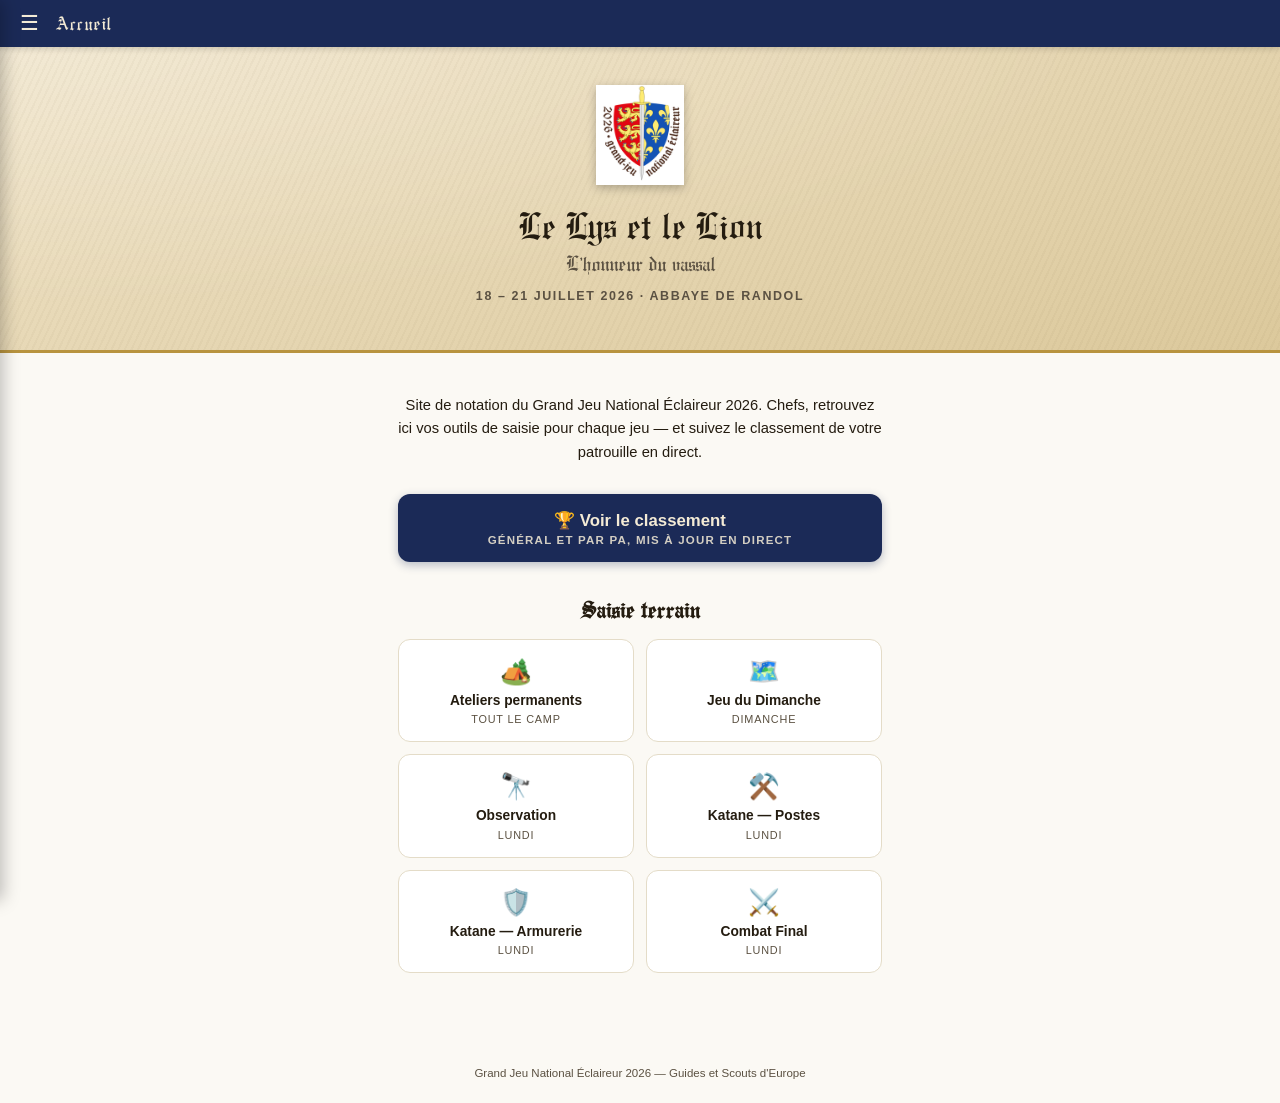
==== index.html @ 01e2abe7 "Add files via upload" ====
<!DOCTYPE html>
<html lang="fr">
<head>
<meta charset="UTF-8">
<meta name="viewport" content="width=device-width, initial-scale=1, viewport-fit=cover">
<title>GJN26 — Le Lys et le Lion</title>
<style>

@font-face {
  font-family: 'Engravers Old English';
  src: url([data-uri]) format('woff2');
  font-weight: normal; font-style: normal; font-display: swap;
}

:root{
  --bleu-capetien:#1B2A57; --rouge-plantagenet:#8F1B23;
  --or:#B8933E; --or-clair:#D8BE7E;
  --parchemin:#EFE3C8; --parchemin-dark:#DCC99C;
  --fond:#FBF9F4; --carte:#FFFFFF;
  --encre:#241C10; --encre-douce:#5B5142; --ligne:#E4DCC8;
  --font-titre:'Engravers Old English','Pirata One',serif;
  --font-ui:'Libre Franklin',-apple-system,BlinkMacSystemFont,'Segoe UI',sans-serif;
}
*{box-sizing:border-box;}
html,body{margin:0;padding:0;}
body{background:var(--fond); font-family:var(--font-ui); color:var(--encre); min-height:100vh; -webkit-font-smoothing:antialiased;}

.hero{
  background:
    radial-gradient(ellipse at top left, rgba(255,255,255,.22), transparent 60%),
    linear-gradient(160deg, var(--parchemin) 0%, var(--parchemin-dark) 100%);
  border-bottom:3px solid var(--or);
  padding:38px 22px 34px;
  text-align:center;
  position:relative; overflow:hidden;
}
.hero::after{
  content:""; position:absolute; inset:0;
  background-image:repeating-linear-gradient(115deg, rgba(90,70,30,.035) 0 2px, transparent 2px 6px);
  pointer-events:none;
}
.hero img{ width:88px; height:auto; margin-bottom:14px; filter:drop-shadow(0 3px 5px rgba(0,0,0,.25)); position:relative; z-index:1; }
.hero h1{ font-family:var(--font-titre); font-weight:normal; font-size:2.1rem; margin:0 0 4px; color:var(--encre); position:relative; z-index:1; }
.hero .sous-titre{ font-family:var(--font-titre); font-size:1.15rem; color:var(--encre-douce); margin:0 0 14px; position:relative; z-index:1; }
.hero .dates{
  font-size:.78rem; text-transform:uppercase; letter-spacing:1.6px; font-weight:700; color:var(--encre-douce);
  position:relative; z-index:1;
}

main{ max-width:520px; margin:0 auto; padding:26px 18px 60px; }

.intro{ font-size:.92rem; line-height:1.6; color:var(--encre); text-align:center; margin-bottom:30px; }

.bouton-principal{
  display:block; text-align:center; background:var(--bleu-capetien); color:#F4EBD6; text-decoration:none;
  font-weight:800; font-size:1.05rem; padding:16px; border-radius:12px; margin-bottom:34px;
  box-shadow:0 3px 10px rgba(27,42,87,.3);
}
.bouton-principal small{ display:block; font-weight:600; font-size:.72rem; text-transform:uppercase; letter-spacing:1.2px; opacity:.85; margin-top:3px; }

.section-titre{
  font-family:var(--font-titre); font-size:1.3rem; color:var(--encre); text-align:center; margin:0 0 16px;
}

.grille-jeux{ display:grid; grid-template-columns:1fr 1fr; gap:12px; margin-bottom:10px; }
.carte-jeu{
  background:var(--carte); border:1.5px solid var(--ligne); border-radius:12px; padding:16px 14px;
  text-decoration:none; color:var(--encre); text-align:center; transition:transform .12s, box-shadow .12s;
}
.carte-jeu:active{ transform:scale(.97); }
.carte-jeu .emoji{ font-size:1.6rem; display:block; margin-bottom:6px; }
.carte-jeu .nom{ font-weight:700; font-size:.86rem; line-height:1.25; }
.carte-jeu .jour{ font-size:.68rem; color:var(--encre-douce); text-transform:uppercase; letter-spacing:.8px; margin-top:4px; }

footer{ text-align:center; padding:24px 18px; font-size:.72rem; color:var(--encre-douce); }

/* ===== Navigation commune GJN26 ===== */
.gjn26-nav{
  position:sticky; top:0; z-index:100;
  background:var(--bleu-capetien);
  display:flex; align-items:center; gap:10px;
  padding:9px 14px;
  box-shadow:0 2px 6px rgba(0,0,0,.15);
}
.gjn26-nav-burger{
  background:none; border:none; color:#F4EBD6; font-size:1.3rem; line-height:1;
  cursor:pointer; padding:4px 6px; border-radius:6px; flex-shrink:0;
}
.gjn26-nav-burger:active{ background:rgba(255,255,255,.12); }
.gjn26-nav-titre{
  font-family:var(--font-titre); color:#F4EBD6; font-size:1.05rem; letter-spacing:.5px;
  flex:1; white-space:nowrap; overflow:hidden; text-overflow:ellipsis;
}
.gjn26-nav-titre a{ color:inherit; text-decoration:none; }

.gjn26-nav-overlay{
  position:fixed; inset:0; background:rgba(20,14,4,.45); z-index:99;
  opacity:0; pointer-events:none; transition:opacity .2s ease;
}
.gjn26-nav-overlay.ouvert{ opacity:1; pointer-events:auto; }

.gjn26-nav-panel{
  position:fixed; top:0; left:0; bottom:0; width:82%; max-width:320px; z-index:101;
  background:var(--fond); box-shadow:3px 0 16px rgba(0,0,0,.25);
  transform:translateX(-100%); transition:transform .25s ease;
  display:flex; flex-direction:column; overflow-y:auto;
}
.gjn26-nav-panel.ouvert{ transform:translateX(0); }
.gjn26-nav-panel-header{
  background:linear-gradient(160deg, var(--parchemin) 0%, var(--parchemin-dark) 100%);
  border-bottom:3px solid var(--or);
  padding:16px 16px 14px; display:flex; align-items:center; gap:10px;
}
.gjn26-nav-panel-header img{ width:36px; height:auto; flex-shrink:0; }
.gjn26-nav-panel-header .txt{ font-family:var(--font-titre); font-size:1.15rem; color:var(--encre); }
.gjn26-nav-close{
  margin-left:auto; background:none; border:none; font-size:1.3rem; color:var(--encre-douce); cursor:pointer; padding:4px 8px;
}
.gjn26-nav-liste{ padding:10px 0; }
.gjn26-nav-section-titre{
  font-size:.68rem; text-transform:uppercase; letter-spacing:1.4px; font-weight:700;
  color:var(--encre-douce); padding:14px 18px 6px;
}
.gjn26-nav-link{
  display:block; padding:11px 18px; font-family:var(--font-ui); font-size:.92rem; font-weight:600;
  color:var(--encre); text-decoration:none; border-left:4px solid transparent;
}
.gjn26-nav-link:active{ background:rgba(184,147,62,.12); }
.gjn26-nav-link.actif{
  border-left-color:var(--or); background:rgba(184,147,62,.10); color:var(--bleu-capetien); font-weight:800;
}

</style>
</head>
<body>
<div class="gjn26-nav-overlay" id="gjn26-nav-overlay"></div>
<nav class="gjn26-nav-panel" id="gjn26-nav-panel">
<div class="gjn26-nav-panel-header">
<img src="[data-uri]" alt="Écu GJN26">
<span class="txt">Le Lys et le Lion</span>
<button class="gjn26-nav-close" id="gjn26-nav-close" aria-label="Fermer">✕</button>
</div>
<div class="gjn26-nav-liste">
<a class="gjn26-nav-link actif" href="index.html">🏠 Accueil</a>
<div class="gjn26-nav-section-titre">Saisie terrain</div>
<a class="gjn26-nav-link" href="saisie-ateliers.html">Ateliers permanents</a>
<a class="gjn26-nav-link" href="saisie-dimanche.html">Jeu du Dimanche</a>
<a class="gjn26-nav-link" href="saisie-observation.html">Lundi · Observation</a>
<a class="gjn26-nav-link" href="saisie-katane-postes.html">Lundi · Katane (postes)</a>
<a class="gjn26-nav-link" href="saisie-katane-armurerie.html">Lundi · Katane (armurerie)</a>
<a class="gjn26-nav-link" href="saisie-combatfinal.html">Lundi · Combat Final</a>
<div class="gjn26-nav-section-titre">Suivi</div>
<a class="gjn26-nav-link" href="classement.html">🏆 Classement</a>
</div></nav>
<div class="gjn26-nav"><button class="gjn26-nav-burger" id="gjn26-nav-burger" aria-label="Menu">☰</button><span class="gjn26-nav-titre">Accueil</span></div>


<div class="hero">
  <img src="[data-uri]" alt="Écu GJN26">
  <h1>Le Lys et le Lion</h1>
  <p class="sous-titre">L'honneur du vassal</p>
  <p class="dates">18 – 21 juillet 2026 · Abbaye de Randol</p>
</div>

<main>
  <p class="intro">
    Site de notation du Grand Jeu National Éclaireur 2026. Chefs, retrouvez ici vos outils de saisie
    pour chaque jeu — et suivez le classement de votre patrouille en direct.
  </p>

  <a class="bouton-principal" href="classement.html">
    🏆 Voir le classement
    <small>Général et par PA, mis à jour en direct</small>
  </a>

  <h2 class="section-titre">Saisie terrain</h2>
  <div class="grille-jeux">
    <a class="carte-jeu" href="saisie-ateliers.html">
      <span class="emoji">🏕️</span>
      <div class="nom">Ateliers permanents</div>
      <div class="jour">Tout le camp</div>
    </a>
    <a class="carte-jeu" href="saisie-dimanche.html">
      <span class="emoji">🗺️</span>
      <div class="nom">Jeu du Dimanche</div>
      <div class="jour">Dimanche</div>
    </a>
    <a class="carte-jeu" href="saisie-observation.html">
      <span class="emoji">🔭</span>
      <div class="nom">Observation</div>
      <div class="jour">Lundi</div>
    </a>
    <a class="carte-jeu" href="saisie-katane-postes.html">
      <span class="emoji">⚒️</span>
      <div class="nom">Katane — Postes</div>
      <div class="jour">Lundi</div>
    </a>
    <a class="carte-jeu" href="saisie-katane-armurerie.html">
      <span class="emoji">🛡️</span>
      <div class="nom">Katane — Armurerie</div>
      <div class="jour">Lundi</div>
    </a>
    <a class="carte-jeu" href="saisie-combatfinal.html">
      <span class="emoji">⚔️</span>
      <div class="nom">Combat Final</div>
      <div class="jour">Lundi</div>
    </a>
  </div>
</main>

<footer>
  Grand Jeu National Éclaireur 2026 — Guides et Scouts d'Europe
</footer>

<script>

document.getElementById('gjn26-nav-burger').addEventListener('click', () => {
  document.getElementById('gjn26-nav-panel').classList.add('ouvert');
  document.getElementById('gjn26-nav-overlay').classList.add('ouvert');
});
function gjn26FermerNav(){
  document.getElementById('gjn26-nav-panel').classList.remove('ouvert');
  document.getElementById('gjn26-nav-overlay').classList.remove('ouvert');
}
document.getElementById('gjn26-nav-close').addEventListener('click', gjn26FermerNav);
document.getElementById('gjn26-nav-overlay').addEventListener('click', gjn26FermerNav);

</script>
</body>
</html>
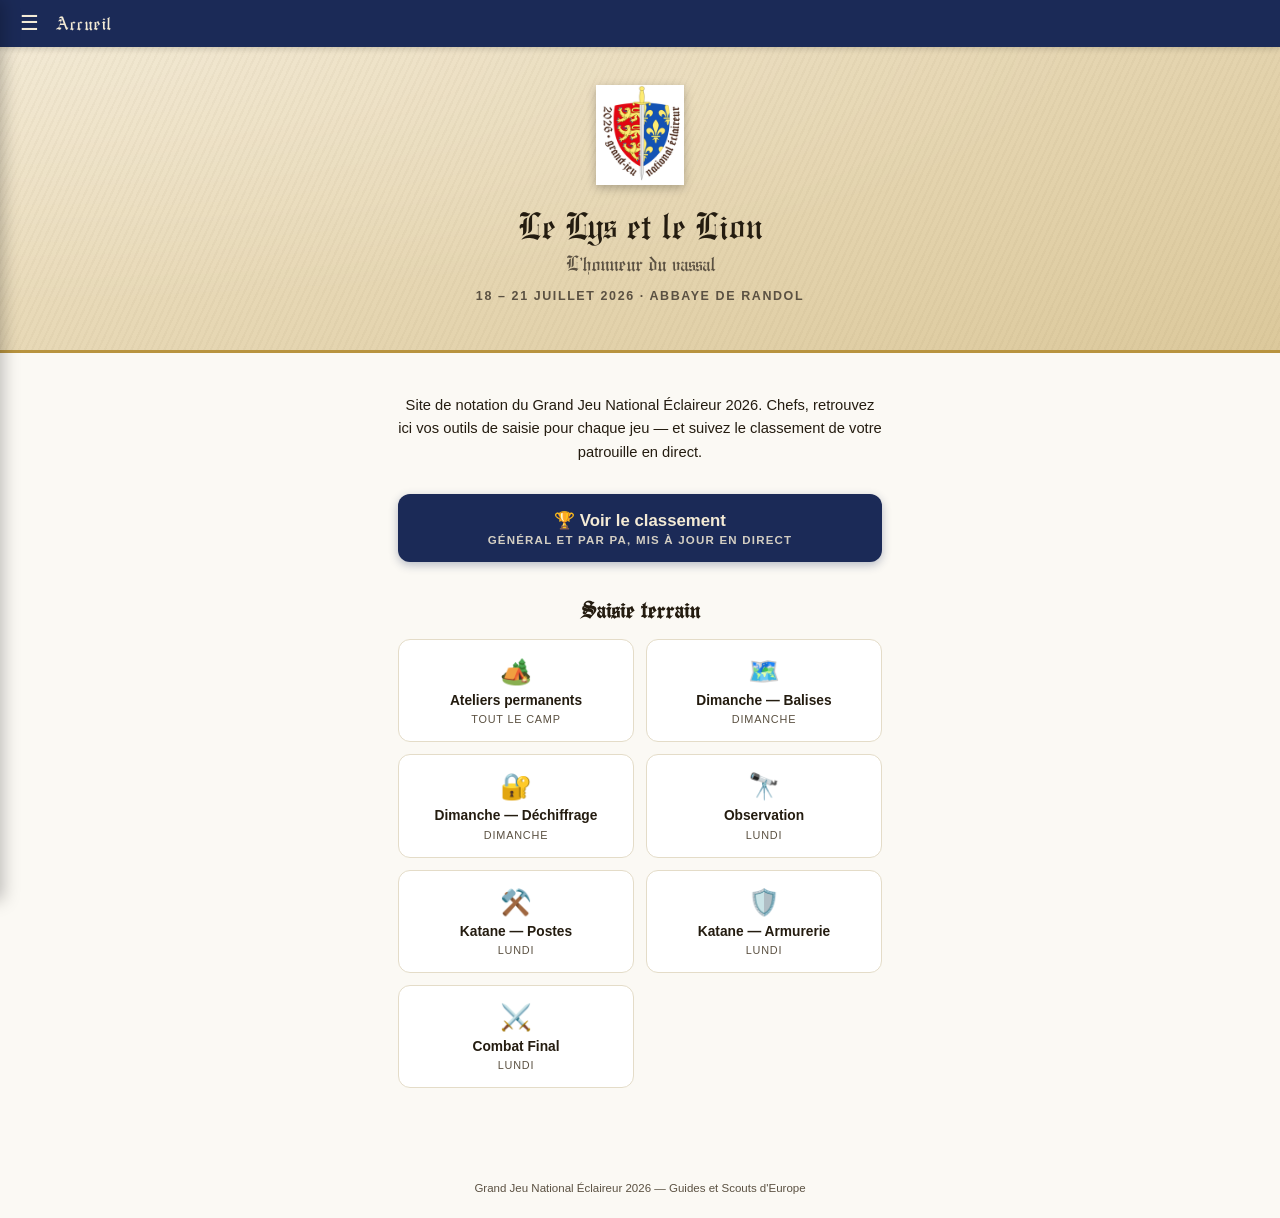
==== commit 04ff70c5: "Scinde le Jeu du Dimanche en 2 saisies distinctes (Balises / Déchiffrage) Comme pour Katane (postes/" ====
--- a/index.html
+++ b/index.html
@@ -73,6 +73,7 @@
 .carte-jeu .jour{ font-size:.68rem; color:var(--encre-douce); text-transform:uppercase; letter-spacing:.8px; margin-top:4px; }
 
 footer{ text-align:center; padding:24px 18px; font-size:.72rem; color:var(--encre-douce); }
+
 
 /* ===== Navigation commune GJN26 ===== */
 .gjn26-nav{
@@ -144,7 +145,8 @@
 <a class="gjn26-nav-link actif" href="index.html">🏠 Accueil</a>
 <div class="gjn26-nav-section-titre">Saisie terrain</div>
 <a class="gjn26-nav-link" href="saisie-ateliers.html">Ateliers permanents</a>
-<a class="gjn26-nav-link" href="saisie-dimanche.html">Jeu du Dimanche</a>
+<a class="gjn26-nav-link" href="saisie-dimanche-balises.html">Dimanche · Balises</a>
+<a class="gjn26-nav-link" href="saisie-dimanche-dechiffrage.html">Dimanche · Déchiffrage</a>
 <a class="gjn26-nav-link" href="saisie-observation.html">Lundi · Observation</a>
 <a class="gjn26-nav-link" href="saisie-katane-postes.html">Lundi · Katane (postes)</a>
 <a class="gjn26-nav-link" href="saisie-katane-armurerie.html">Lundi · Katane (armurerie)</a>
@@ -155,6 +157,7 @@
 <div class="gjn26-nav"><button class="gjn26-nav-burger" id="gjn26-nav-burger" aria-label="Menu">☰</button><span class="gjn26-nav-titre">Accueil</span></div>
 
 
+
 <div class="hero">
   <img src="[data-uri]" alt="Écu GJN26">
   <h1>Le Lys et le Lion</h1>
@@ -180,9 +183,14 @@
       <div class="nom">Ateliers permanents</div>
       <div class="jour">Tout le camp</div>
     </a>
-    <a class="carte-jeu" href="saisie-dimanche.html">
+    <a class="carte-jeu" href="saisie-dimanche-balises.html">
       <span class="emoji">🗺️</span>
-      <div class="nom">Jeu du Dimanche</div>
+      <div class="nom">Dimanche — Balises</div>
+      <div class="jour">Dimanche</div>
+    </a>
+    <a class="carte-jeu" href="saisie-dimanche-dechiffrage.html">
+      <span class="emoji">🔐</span>
+      <div class="nom">Dimanche — Déchiffrage</div>
       <div class="jour">Dimanche</div>
     </a>
     <a class="carte-jeu" href="saisie-observation.html">
